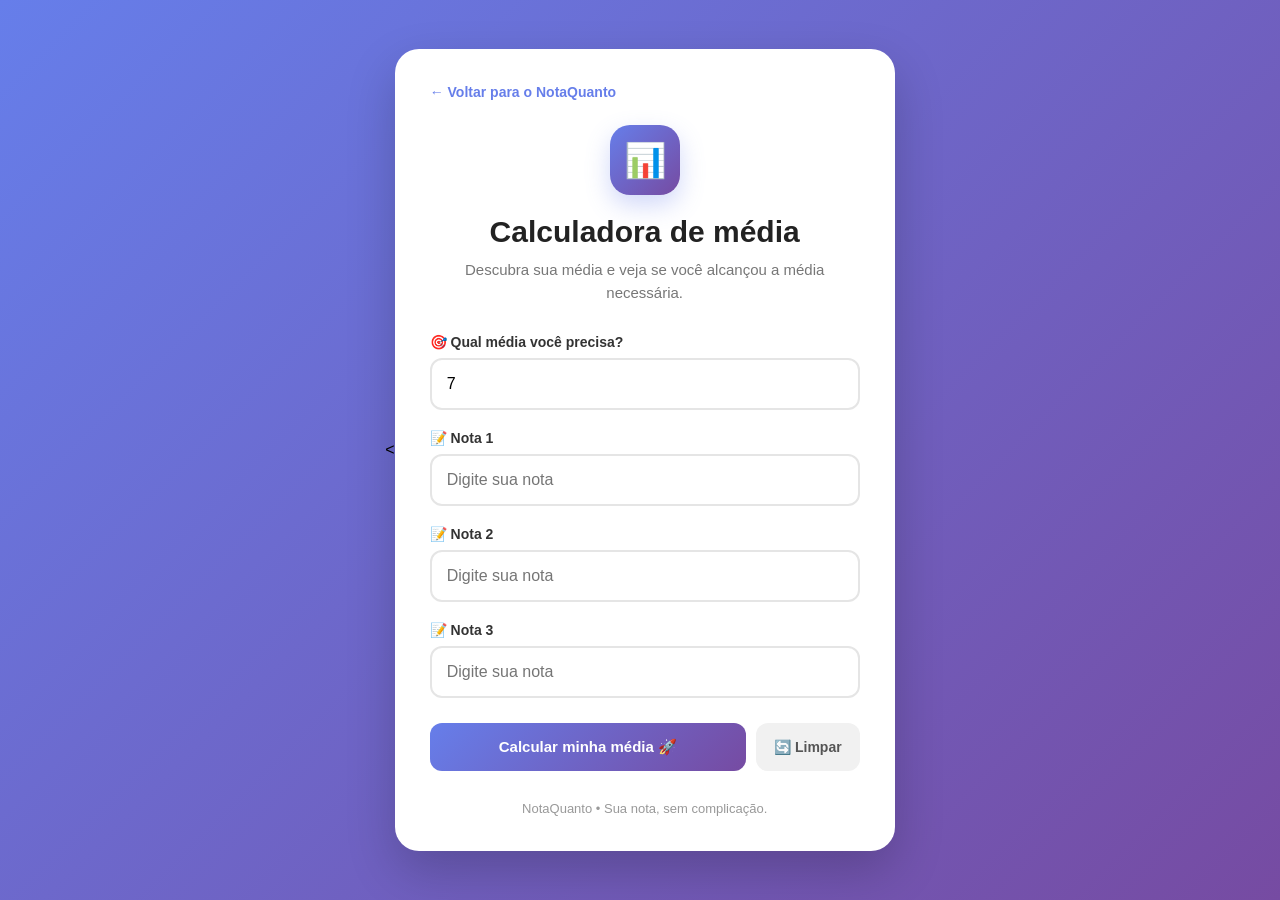
==== ferramentas/Media/index.html @ 6f522bba "Atualiza site NotaQuanto" ====
<<!DOCTYPE html>
<html lang="pt-BR">

<head>

    <meta charset="UTF-8">

    <meta
        name="viewport"
        content="width=device-width, initial-scale=1.0"
    >

    <title>Calculadora de Média - NotaQuanto</title>

    <meta
        name="description"
        content="Calcule sua média e veja se você alcançou a média necessária."
    >

    <link rel="stylesheet" href="style.css">

</head>


<body>

    <main class="card">


        <!-- VOLTAR -->

        <a
            href="../../index.html"
            class="voltar"
        >
            ← Voltar para o NotaQuanto
        </a>


        <!-- LOGO -->

        <div class="logo">
            📊
        </div>


        <!-- TÍTULO -->

        <h1>
            Calculadora de média
        </h1>

        <p class="subtitulo">
            Descubra sua média e veja se você alcançou a média necessária.
        </p>


        <!-- MÉDIA NECESSÁRIA -->

        <div class="campo">

            <label for="mediaNecessaria">
                🎯 Qual média você precisa?
            </label>

            <input
                type="number"
                id="mediaNecessaria"
                min="0"
                max="10"
                step="0.1"
                value="7"
                placeholder="Ex: 7"
            >

        </div>


        <!-- NOTA 1 -->

        <div class="campo">

            <label for="nota1">
                📝 Nota 1
            </label>

            <input
                type="number"
                id="nota1"
                min="0"
                max="10"
                step="0.1"
                placeholder="Digite sua nota"
            >

        </div>


        <!-- NOTA 2 -->

        <div class="campo">

            <label for="nota2">
                📝 Nota 2
            </label>

            <input
                type="number"
                id="nota2"
                min="0"
                max="10"
                step="0.1"
                placeholder="Digite sua nota"
            >

        </div>


        <!-- NOTA 3 -->

        <div class="campo">

            <label for="nota3">
                📝 Nota 3
            </label>

            <input
                type="number"
                id="nota3"
                min="0"
                max="10"
                step="0.1"
                placeholder="Digite sua nota"
            >

        </div>


        <!-- BOTÕES -->

        <div class="botoes">

            <button
                class="botao-calcular"
                onclick="calcularMedia()"
            >
                Calcular minha média 🚀
            </button>

            <button
                class="botao-limpar"
                onclick="limpar()"
            >
                🔄 Limpar
            </button>

        </div>


        <!-- RESULTADO -->

        <div id="resultado"></div>


        <!-- RODAPÉ -->

        <p class="rodape">
            NotaQuanto • Sua nota, sem complicação.
        </p>


    </main>


    <script src="script.js"></script>

</body>

</html>
---- ferramentas/Media/style.css ----
/* =========================================
   NOTAQUANTO
   CALCULADORA DE MÉDIA
   ========================================= */


/* RESET */

* {
    margin: 0;
    padding: 0;
    box-sizing: border-box;
}


/* PÁGINA */

body {
    min-height: 100vh;

    display: flex;
    justify-content: center;
    align-items: center;

    padding: 30px 20px;

    font-family: Arial, sans-serif;

    background: linear-gradient(
        135deg,
        #667eea,
        #764ba2
    );
}


/* CARD */

.card {
    width: 100%;
    max-width: 500px;

    background: white;

    padding: 35px;

    border-radius: 24px;

    box-shadow:
        0 20px 50px rgba(0, 0, 0, 0.2);

    animation: aparecer 0.5s ease;
}


/* VOLTAR */

.voltar {
    display: inline-block;

    margin-bottom: 25px;

    color: #667eea;

    text-decoration: none;

    font-size: 14px;

    font-weight: bold;

    transition: 0.2s;
}

.voltar:hover {
    transform: translateX(-4px);
}


/* LOGO */

.logo {
    width: 70px;
    height: 70px;

    display: flex;
    align-items: center;
    justify-content: center;

    margin: 0 auto 20px;

    border-radius: 20px;

    background: linear-gradient(
        135deg,
        #667eea,
        #764ba2
    );

    font-size: 34px;

    box-shadow:
        0 10px 25px rgba(102, 126, 234, 0.3);
}


/* TÍTULO */

h1 {
    text-align: center;

    color: #222;

    font-size: 30px;

    margin-bottom: 10px;
}


/* SUBTÍTULO */

.subtitulo {
    text-align: center;

    color: #777;

    font-size: 15px;

    line-height: 1.5;

    margin-bottom: 30px;
}


/* CAMPOS */

.campo {
    margin-bottom: 20px;
}


/* LABEL */

label {
    display: block;

    margin-bottom: 8px;

    color: #333;

    font-size: 14px;

    font-weight: bold;
}


/* INPUT */

input {
    width: 100%;

    padding: 15px;

    border: 2px solid #e5e5e5;

    border-radius: 12px;

    outline: none;

    font-size: 16px;

    transition: 0.2s;
}

input:focus {
    border-color: #667eea;

    box-shadow:
        0 0 0 4px rgba(102, 126, 234, 0.1);
}


/* BOTÕES */

.botoes {
    display: flex;

    gap: 10px;

    margin-top: 25px;
}


/* BOTÃO CALCULAR */

.botao-calcular {
    flex: 1;

    padding: 15px;

    border: none;

    border-radius: 12px;

    background: linear-gradient(
        135deg,
        #667eea,
        #764ba2
    );

    color: white;

    font-size: 15px;

    font-weight: bold;

    cursor: pointer;

    transition: 0.2s;
}

.botao-calcular:hover {
    transform: translateY(-2px);

    box-shadow:
        0 8px 20px rgba(102, 126, 234, 0.3);
}


/* BOTÃO LIMPAR */

.botao-limpar {
    padding: 15px 18px;

    border: none;

    border-radius: 12px;

    background: #f1f1f1;

    color: #555;

    font-size: 14px;

    font-weight: bold;

    cursor: pointer;

    transition: 0.2s;
}

.botao-limpar:hover {
    background: #e5e5e5;
}


/* RESULTADO */

#resultado {
    margin-top: 25px;
}


/* CAIXA DO RESULTADO */

.resultado {
    padding: 25px;

    border-radius: 18px;

    text-align: center;

    animation: aparecer 0.4s ease;
}


/* ÍCONE */

.resultado-icone {
    font-size: 42px;

    margin-bottom: 10px;
}


/* TEXTO */

.resultado h2 {
    margin-bottom: 8px;

    color: #222;

    font-size: 22px;
}

.resultado p {
    color: #666;

    line-height: 1.5;
}


/* MÉDIA GRANDE */

.media-final {
    margin: 15px 0;

    font-size: 48px;

    font-weight: bold;

    color: #667eea;
}


/* INFORMAÇÃO */

.info-box {
    margin-top: 15px;

    padding: 12px;

    border-radius: 10px;

    background: rgba(255, 255, 255, 0.6);

    font-size: 14px;
}


/* SUCESSO */

.resultado.sucesso {
    background: #e9f9ef;

    border: 2px solid #b8ebc8;
}


/* AVISO */

.resultado.aviso {
    background: #fff8df;

    border: 2px solid #f4df91;
}


/* PERIGO */

.resultado.perigo {
    background: #ffeded;

    border: 2px solid #f3b4b4;
}


/* RODAPÉ */

.rodape {
    margin-top: 30px;

    text-align: center;

    color: #999;

    font-size: 13px;
}


/* ANIMAÇÃO */

@keyframes aparecer {

    from {
        opacity: 0;

        transform: translateY(10px);
    }

    to {
        opacity: 1;

        transform: translateY(0);
    }

}


/* CELULAR */

@media (max-width: 500px) {

    body {
        padding: 15px;
    }

    .card {
        padding: 25px 20px;
    }

    h1 {
        font-size: 26px;
    }

    .botoes {
        flex-direction: column;
    }

    .botao-limpar {
        width: 100%;
    }

}
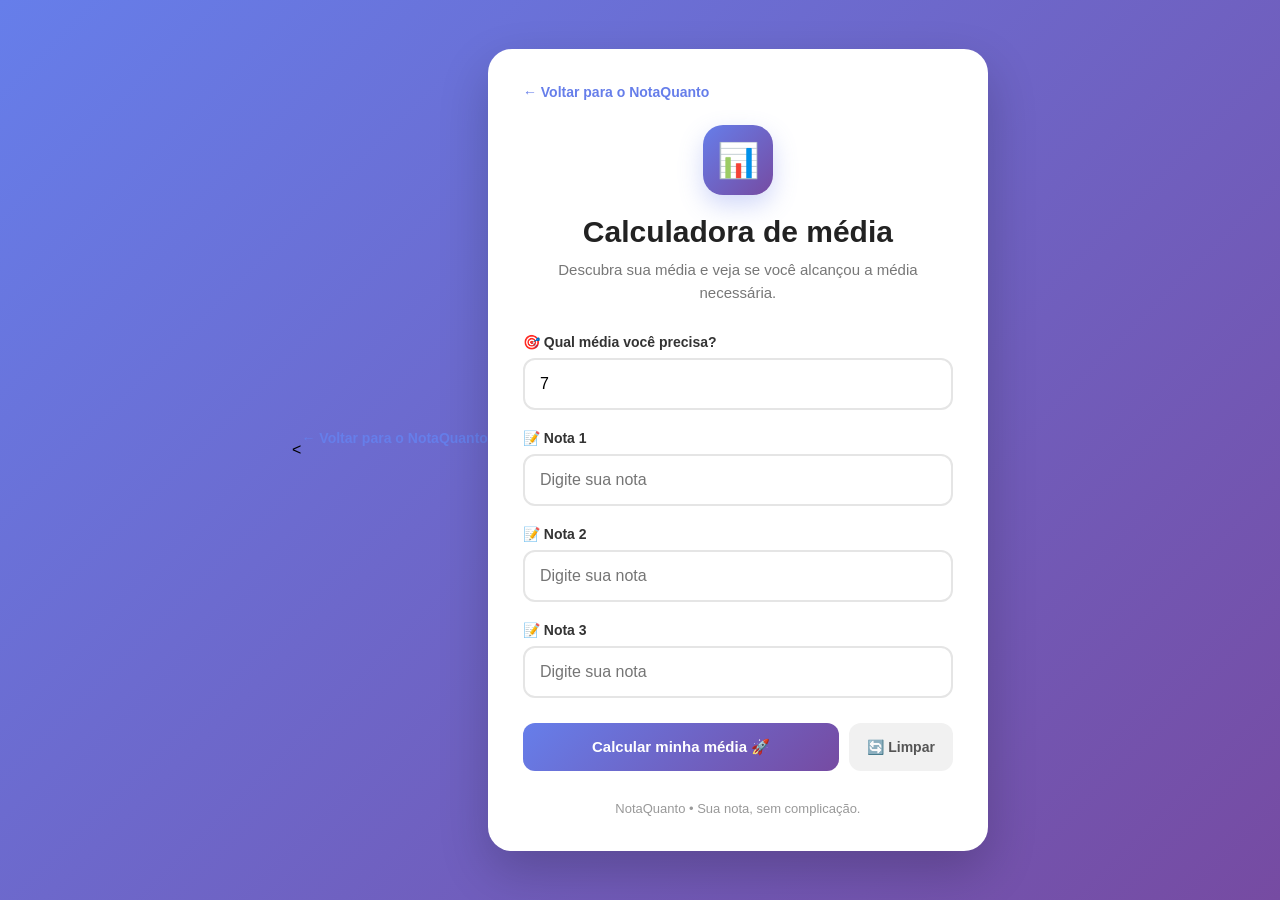
==== commit b6e92243: "Adiciona botão voltar na calculadora de média" ====
--- a/ferramentas/Media/index.html
+++ b/ferramentas/Media/index.html
@@ -22,7 +22,8 @@
 </head>
 
 
-<body>
+<body> 
+    <a href="../../index.html" class="voltar">← Voltar para o NotaQuanto</a>
 
     <main class="card">
 
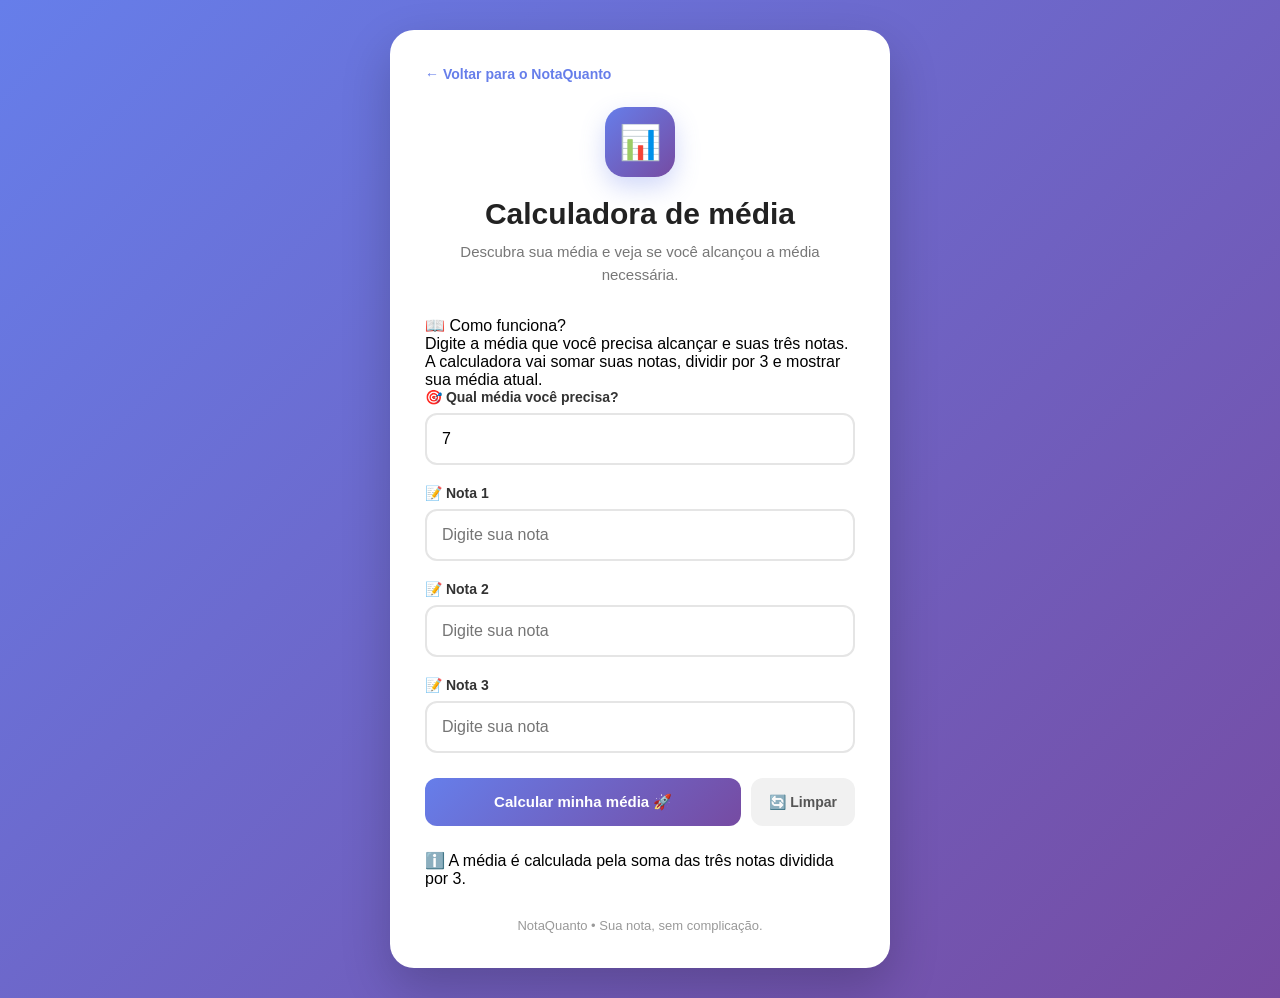
==== commit e51201a3: "Corrige calculadora de media" ====
--- a/ferramentas/Media/index.html
+++ b/ferramentas/Media/index.html
@@ -1,4 +1,4 @@
-<<!DOCTYPE html>
+<!DOCTYPE html>
 <html lang="pt-BR">
 
 <head>
@@ -10,25 +10,25 @@
         content="width=device-width, initial-scale=1.0"
     >
 
-    <title>Calculadora de Média - NotaQuanto</title>
+    <title>
+        Calculadora de Média - NotaQuanto
+    </title>
 
     <meta
         name="description"
-        content="Calcule sua média e veja se você alcançou a média necessária."
+        content="Calcule sua média de forma rápida e simples."
     >
 
-    <link rel="stylesheet" href="style.css">
+    <link
+        rel="stylesheet"
+        href="style.css"
+    >
 
 </head>
 
-
-<body> 
-    <a href="../../index.html" class="voltar">← Voltar para o NotaQuanto</a>
+<body>
 
     <main class="card">
-
-
-        <!-- VOLTAR -->
 
         <a
             href="../../index.html"
@@ -37,26 +37,36 @@
             ← Voltar para o NotaQuanto
         </a>
 
-
-        <!-- LOGO -->
-
         <div class="logo">
             📊
         </div>
-
-
-        <!-- TÍTULO -->
 
         <h1>
             Calculadora de média
         </h1>
 
         <p class="subtitulo">
-            Descubra sua média e veja se você alcançou a média necessária.
+            Descubra sua média e veja se você alcançou
+            a média necessária.
         </p>
 
+        <div class="explicacao">
 
-        <!-- MÉDIA NECESSÁRIA -->
+            <div class="explicacao-titulo">
+                📖 Como funciona?
+            </div>
+
+            <p>
+                Digite a média que você precisa alcançar
+                e suas três notas.
+            </p>
+
+            <p>
+                A calculadora vai somar suas notas,
+                dividir por 3 e mostrar sua média atual.
+            </p>
+
+        </div>
 
         <div class="campo">
 
@@ -76,9 +86,6 @@
 
         </div>
 
-
-        <!-- NOTA 1 -->
-
         <div class="campo">
 
             <label for="nota1">
@@ -95,9 +102,6 @@
             >
 
         </div>
-
-
-        <!-- NOTA 2 -->
 
         <div class="campo">
 
@@ -116,9 +120,6 @@
 
         </div>
 
-
-        <!-- NOTA 3 -->
-
         <div class="campo">
 
             <label for="nota3">
@@ -135,9 +136,6 @@
             >
 
         </div>
-
-
-        <!-- BOTÕES -->
 
         <div class="botoes">
 
@@ -157,21 +155,20 @@
 
         </div>
 
-
-        <!-- RESULTADO -->
-
         <div id="resultado"></div>
 
+        <div class="aviso-final">
 
-        <!-- RODAPÉ -->
+            ℹ️ A média é calculada pela soma das três
+            notas dividida por 3.
+
+        </div>
 
         <p class="rodape">
             NotaQuanto • Sua nota, sem complicação.
         </p>
 
-
     </main>
-
 
     <script src="script.js"></script>
 
